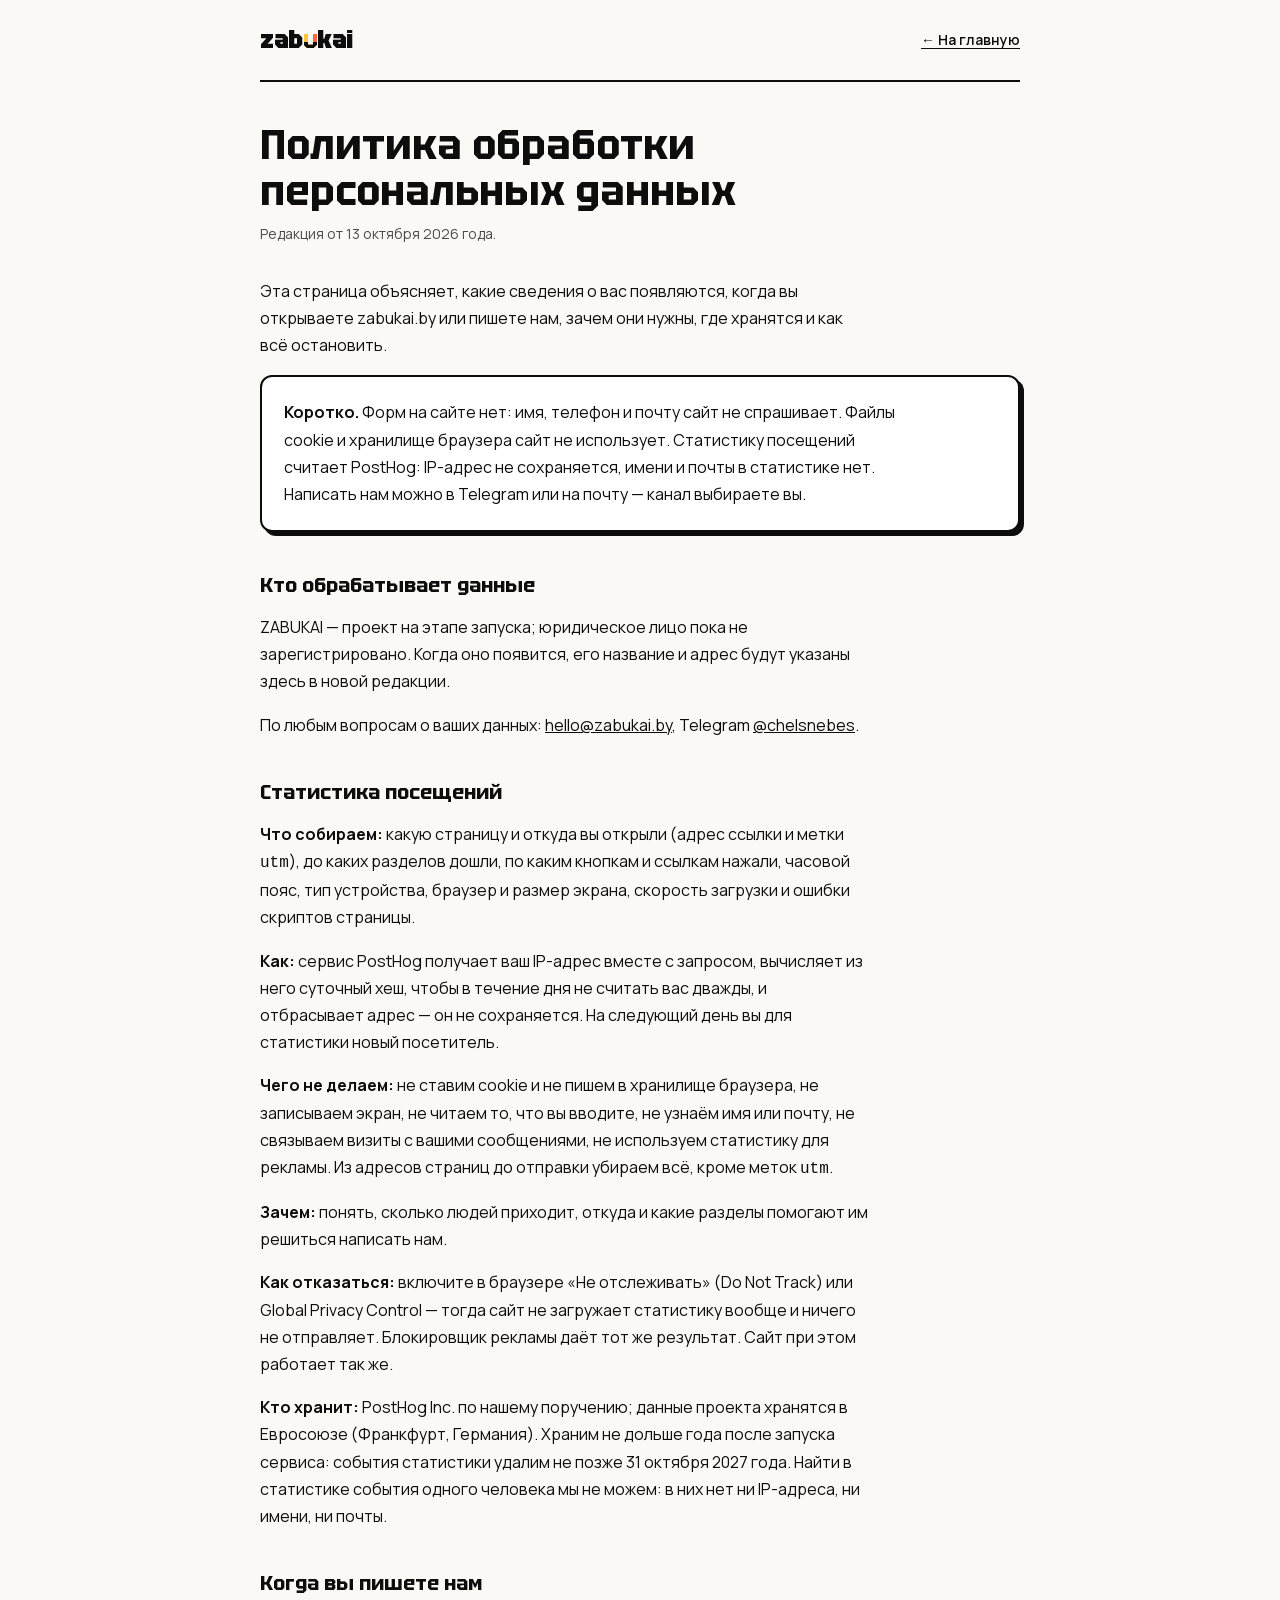
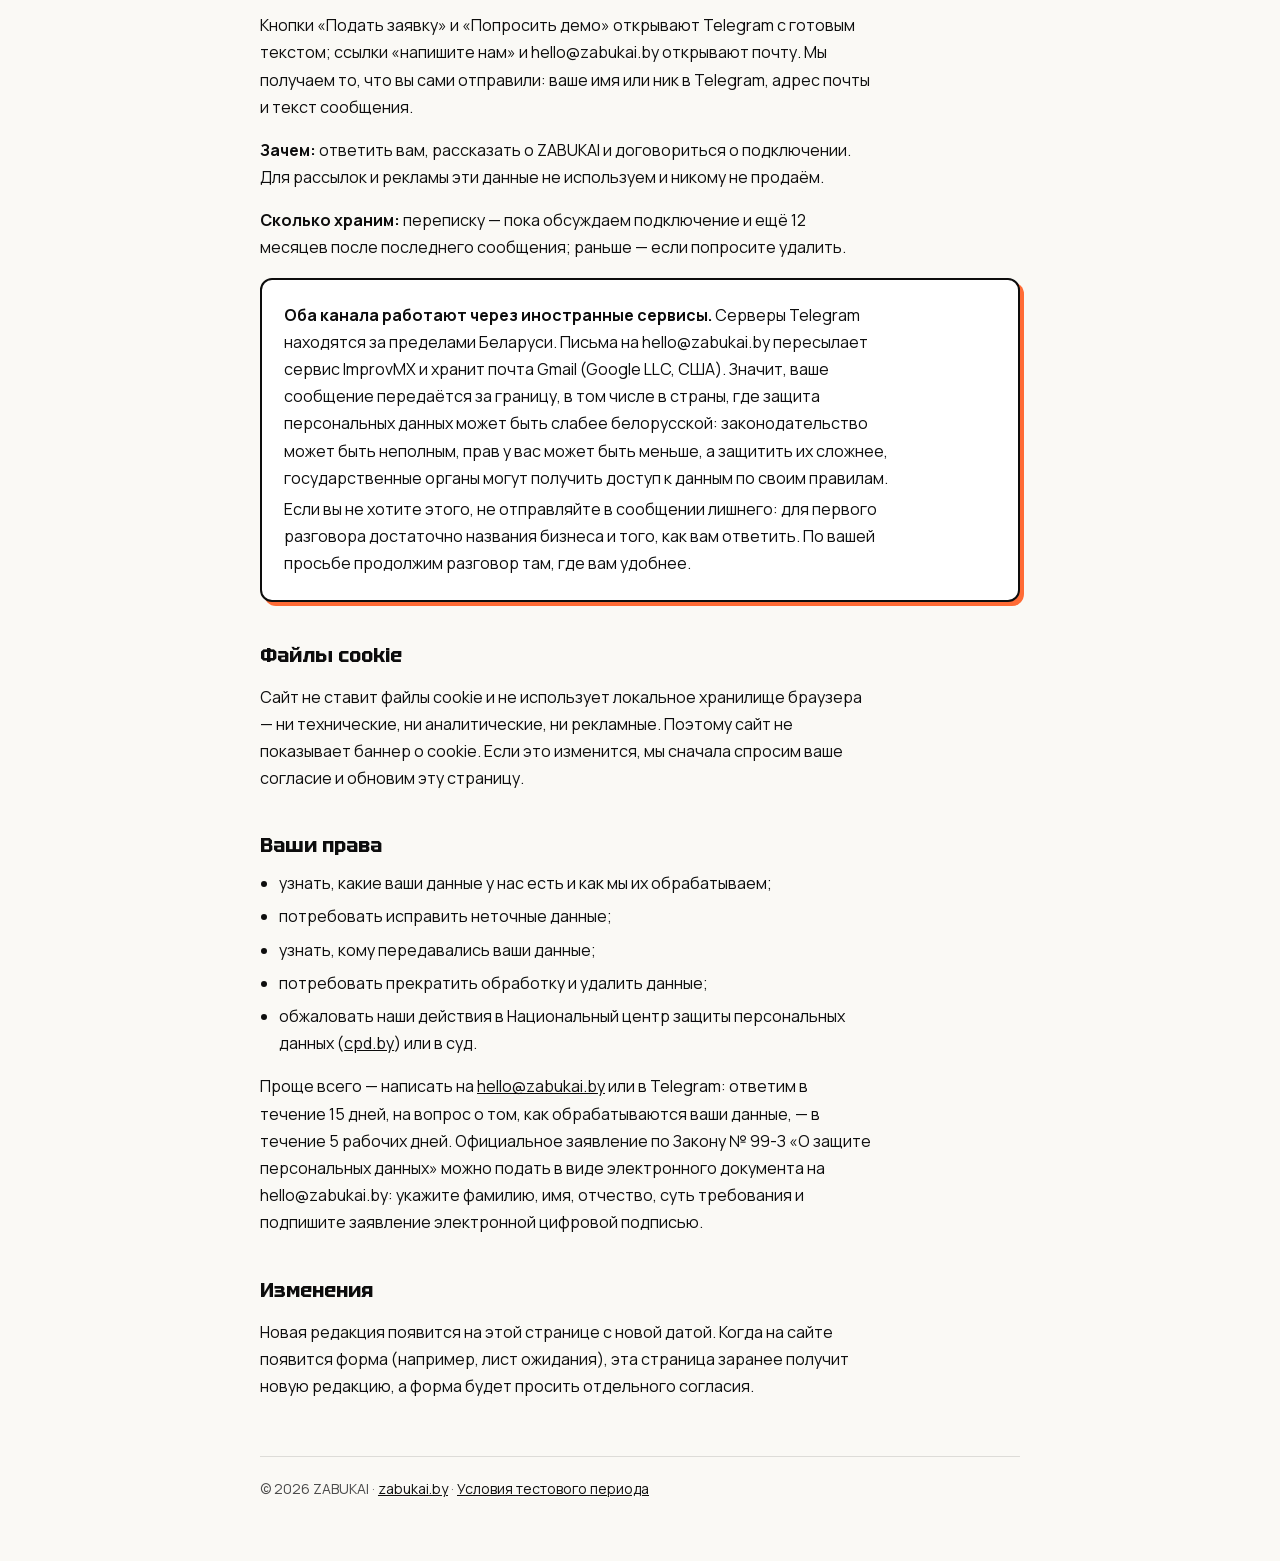
==== privacy/index.html @ c4f2b32e "site build" ====
<!doctype html>
<html lang="ru">
<head>
<meta charset="utf-8">
<meta name="viewport" content="width=device-width, initial-scale=1">
<title>Политика обработки персональных данных — ZABUKAI</title>
<meta name="description" content="Что zabukai.by знает о посетителях: статистика без cookie и без хранения IP, сообщения в Telegram и на почту, ваши права.">
<link rel="canonical" href="https://zabukai.by/privacy/">
<meta name="robots" content="index, follow">
<meta property="og:type" content="website">
<meta property="og:site_name" content="ZABUKAI">
<meta property="og:locale" content="ru_RU">
<meta property="og:title" content="Политика обработки персональных данных — ZABUKAI">
<meta property="og:description" content="Статистика без cookie и без хранения IP, сообщения в Telegram и на почту, ваши права.">
<meta property="og:url" content="https://zabukai.by/privacy/">
<meta property="og:image" content="https://zabukai.by/img/og.png">
<meta name="twitter:card" content="summary_large_image">
<link rel="icon" href="/favicon.svg" type="image/svg+xml">
<link rel="preload" href="/fonts/tektur-cyrillic.woff2" as="font" type="font/woff2" crossorigin>
<script type="application/ld+json">
{"@context":"https://schema.org","@type":"WebPage","name":"Политика обработки персональных данных","url":"https://zabukai.by/privacy/","inLanguage":"ru","isPartOf":{"@type":"WebSite","@id":"https://zabukai.by/#site","url":"https://zabukai.by/","name":"ZABUKAI"}}
</script>
<style>
@font-face{font-family:'Manrope';font-style:normal;font-weight:400 800;font-display:swap;src:url(/fonts/manrope-cyrillic.woff2) format('woff2');unicode-range:U+0301, U+0400-045F, U+0490-0491, U+04B0-04B1, U+2116}
@font-face{font-family:'Manrope';font-style:normal;font-weight:400 800;font-display:swap;src:url(/fonts/manrope-latin.woff2) format('woff2');unicode-range:U+0000-00FF, U+0131, U+0152-0153, U+02BB-02BC, U+02C6, U+02DA, U+02DC, U+0304, U+0308, U+0329, U+2000-206F, U+20AC, U+2122, U+2191, U+2193, U+2212, U+2215, U+FEFF, U+FFFD}
@font-face{font-family:'Tektur';font-style:normal;font-weight:400 900;font-display:swap;src:url(/fonts/tektur-cyrillic.woff2) format('woff2');unicode-range:U+0301, U+0400-045F, U+0490-0491, U+04B0-04B1, U+2116}
@font-face{font-family:'Tektur';font-style:normal;font-weight:400 900;font-display:swap;src:url(/fonts/tektur-latin.woff2) format('woff2');unicode-range:U+0000-00FF, U+0131, U+0152-0153, U+02BB-02BC, U+02C6, U+02DA, U+02DC, U+0304, U+0308, U+0329, U+2000-206F, U+20AC, U+2122, U+2191, U+2193, U+2212, U+2215, U+FEFF, U+FFFD}
:root{--ink:#0D0D0D;--paper:#FAF9F5;--card:#FFFFFF;--muted:#4B4B4B;--line:rgba(13,13,13,.12);--accent:#FF6B35;--amber:#FFC23D}
*{box-sizing:border-box}
html{scroll-behavior:smooth}
body{margin:0;background:var(--paper);color:var(--ink);font:16px/1.7 Manrope,system-ui,sans-serif;-webkit-font-smoothing:antialiased;padding-inline:16px}
::selection{background:#FFE14D}
:focus-visible{outline:3px solid var(--accent);outline-offset:3px}
.wrap{max-width:760px;margin:0 auto;padding-block:28px 64px}
header{display:flex;align-items:center;justify-content:space-between;gap:16px;padding-bottom:28px;border-bottom:2px solid var(--ink)}
.wm{font:900 24px/1 Tektur,system-ui,sans-serif;letter-spacing:-.02em;color:var(--ink);text-decoration:none}
.wm b{display:inline-block;line-height:1;vertical-align:baseline;color:transparent;-webkit-background-clip:text;background-clip:text;background-image:linear-gradient(to bottom,transparent 0 .57em,var(--ink) .57em),linear-gradient(90deg,var(--amber) 0 50%,var(--accent) 50%);background-repeat:no-repeat;background-size:100% 100%,100% 100%;clip-path:polygon(0 0,100% 0,100% .695em,.6em .695em,.42em .875em,.42em 100%,0 100%)}
.back{font:600 14px/1 Manrope,sans-serif;color:var(--ink);text-underline-offset:3px}
h1{font:700 clamp(28px,4vw,40px)/1.15 Tektur,system-ui,sans-serif;margin:40px 0 8px;text-wrap:balance}
.meta{color:var(--muted);font-size:14px;margin:0 0 32px}
h2{font:700 20px/1.3 Tektur,system-ui,sans-serif;margin:40px 0 12px;text-wrap:balance}
p,li{max-width:68ch}
ul{padding-left:1.2em;margin:0}
li{margin:6px 0}
a{color:var(--ink)}
.card{background:var(--card);border:2px solid var(--ink);border-radius:12px;box-shadow:4px 4px 0 var(--ink);padding:18px 22px;margin:16px 0}
.card p{margin:4px 0}
.warn{box-shadow:4px 4px 0 var(--accent)}
footer{margin-top:56px;padding-top:20px;border-top:1px solid var(--line);color:var(--muted);font-size:14px}
</style>
</head>
<body>
<div class="wrap">
<header><a class="wm" href="/" aria-label="zabukai — на главную">zab<b>u</b>kai</a><a class="back" href="/">← На главную</a></header>
<main>
<h1>Политика обработки персональных данных</h1>
<p class="meta">Редакция от 13 октября 2026 года.</p>

<p>Эта страница объясняет, какие сведения о вас появляются, когда вы открываете zabukai.by или пишете нам, зачем они нужны, где хранятся и как всё остановить.</p>

<div class="card">
<p><b>Коротко.</b> Форм на сайте нет: имя, телефон и почту сайт не спрашивает. Файлы cookie и хранилище браузера сайт не использует. Статистику посещений считает PostHog: IP-адрес не сохраняется, имени и почты в статистике нет. Написать нам можно в Telegram или на почту — канал выбираете вы.</p>
</div>

<h2>Кто обрабатывает данные</h2>
<p>ZABUKAI — проект на этапе запуска; юридическое лицо пока не зарегистрировано. Когда оно появится, его название и адрес будут указаны здесь в новой редакции.</p>
<p>По любым вопросам о ваших данных: <a href="mailto:hello@zabukai.by">hello@zabukai.by</a>, Telegram <a href="https://t.me/chelsnebes" rel="noopener noreferrer">@chelsnebes</a>.</p>

<h2>Статистика посещений</h2>
<p><b>Что собираем:</b> какую страницу и откуда вы открыли (адрес ссылки и метки <code>utm</code>), до каких разделов дошли, по каким кнопкам и ссылкам нажали, часовой пояс, тип устройства, браузер и размер экрана, скорость загрузки и ошибки скриптов страницы.</p>
<p><b>Как:</b> сервис PostHog получает ваш IP-адрес вместе с запросом, вычисляет из него суточный хеш, чтобы в течение дня не считать вас дважды, и отбрасывает адрес — он не сохраняется. На следующий день вы для статистики новый посетитель.</p>
<p><b>Чего не делаем:</b> не ставим cookie и не пишем в хранилище браузера, не записываем экран, не читаем то, что вы вводите, не узнаём имя или почту, не связываем визиты с вашими сообщениями, не используем статистику для рекламы. Из адресов страниц до отправки убираем всё, кроме меток <code>utm</code>.</p>
<p><b>Зачем:</b> понять, сколько людей приходит, откуда и какие разделы помогают им решиться написать нам.</p>
<p><b>Как отказаться:</b> включите в браузере «Не отслеживать» (Do Not Track) или Global Privacy Control — тогда сайт не загружает статистику вообще и ничего не отправляет. Блокировщик рекламы даёт тот же результат. Сайт при этом работает так же.</p>
<p><b>Кто хранит:</b> PostHog Inc. по нашему поручению; данные проекта хранятся в Евросоюзе (Франкфурт, Германия). Храним не дольше года после запуска сервиса: события статистики удалим не позже 31 октября 2027 года. Найти в статистике события одного человека мы не можем: в них нет ни IP-адреса, ни имени, ни почты.</p>

<h2>Когда вы пишете нам</h2>
<p>Кнопки «Подать заявку» и «Попросить демо» открывают Telegram с готовым текстом; ссылки «напишите нам» и hello@zabukai.by открывают почту. Мы получаем то, что вы сами отправили: ваше имя или ник в Telegram, адрес почты и текст сообщения.</p>
<p><b>Зачем:</b> ответить вам, рассказать о ZABUKAI и договориться о подключении. Для рассылок и рекламы эти данные не используем и никому не продаём.</p>
<p><b>Сколько храним:</b> переписку — пока обсуждаем подключение и ещё 12 месяцев после последнего сообщения; раньше — если попросите удалить.</p>
<div class="card warn">
<p><b>Оба канала работают через иностранные сервисы.</b> Серверы Telegram находятся за пределами Беларуси. Письма на hello@zabukai.by пересылает сервис ImprovMX и хранит почта Gmail (Google LLC, США). Значит, ваше сообщение передаётся за границу, в том числе в страны, где защита персональных данных может быть слабее белорусской: законодательство может быть неполным, прав у вас может быть меньше, а защитить их сложнее, государственные органы могут получить доступ к данным по своим правилам.</p>
<p>Если вы не хотите этого, не отправляйте в сообщении лишнего: для первого разговора достаточно названия бизнеса и того, как вам ответить. По вашей просьбе продолжим разговор там, где вам удобнее.</p>
</div>

<h2>Файлы cookie</h2>
<p>Сайт не ставит файлы cookie и не использует локальное хранилище браузера — ни технические, ни аналитические, ни рекламные. Поэтому сайт не показывает баннер о cookie. Если это изменится, мы сначала спросим ваше согласие и обновим эту страницу.</p>

<h2>Ваши права</h2>
<ul>
<li>узнать, какие ваши данные у нас есть и как мы их обрабатываем;</li>
<li>потребовать исправить неточные данные;</li>
<li>узнать, кому передавались ваши данные;</li>
<li>потребовать прекратить обработку и удалить данные;</li>
<li>обжаловать наши действия в Национальный центр защиты персональных данных (<a href="https://cpd.by" rel="noopener noreferrer">cpd.by</a>) или в суд.</li>
</ul>
<p>Проще всего — написать на <a href="mailto:hello@zabukai.by">hello@zabukai.by</a> или в Telegram: ответим в течение 15 дней, на вопрос о том, как обрабатываются ваши данные, — в течение 5 рабочих дней. Официальное заявление по Закону № 99-З «О защите персональных данных» можно подать в виде электронного документа на hello@zabukai.by: укажите фамилию, имя, отчество, суть требования и подпишите заявление электронной цифровой подписью.</p>

<h2>Изменения</h2>
<p>Новая редакция появится на этой странице с новой датой. Когда на сайте появится форма (например, лист ожидания), эта страница заранее получит новую редакцию, а форма будет просить отдельного согласия.</p>
</main>
<footer>© 2026 ZABUKAI · <a href="/">zabukai.by</a> · <a href="/terms/">Условия тестового периода</a></footer>
</div>
</body>
</html>
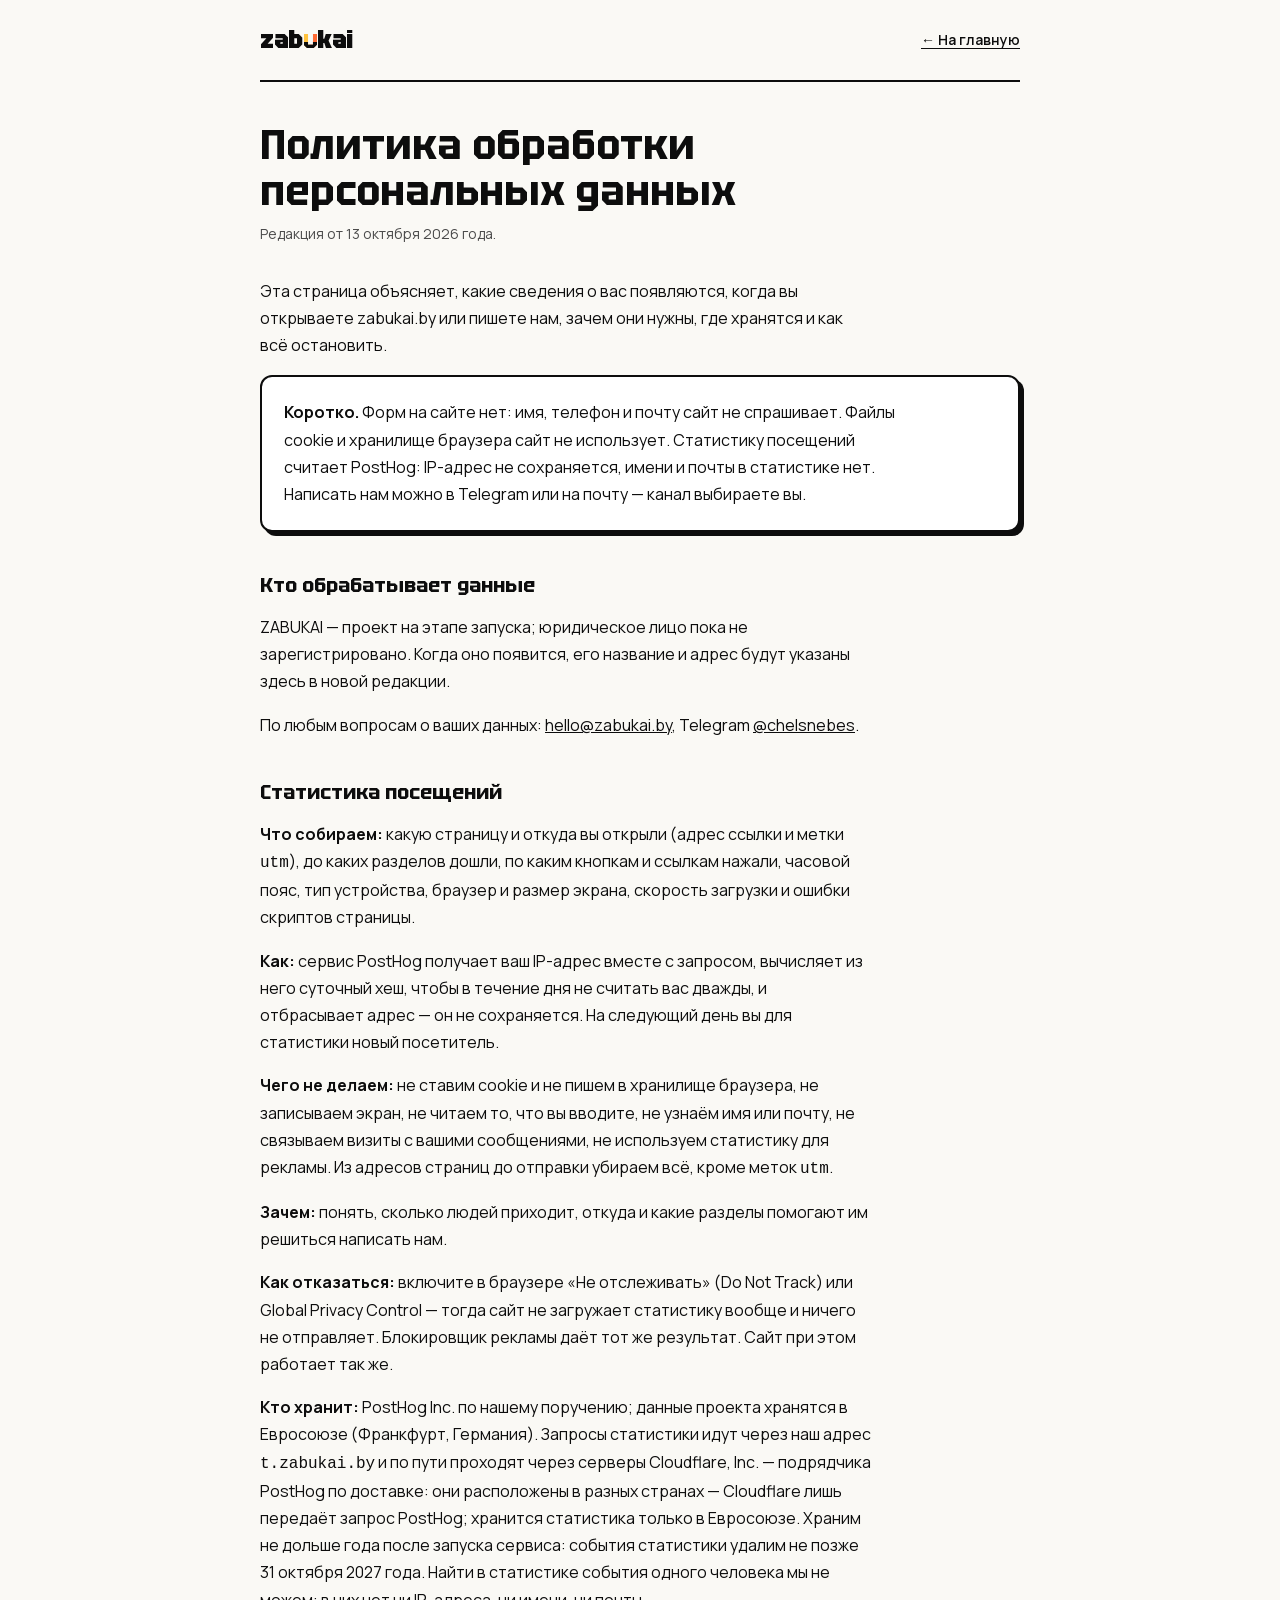
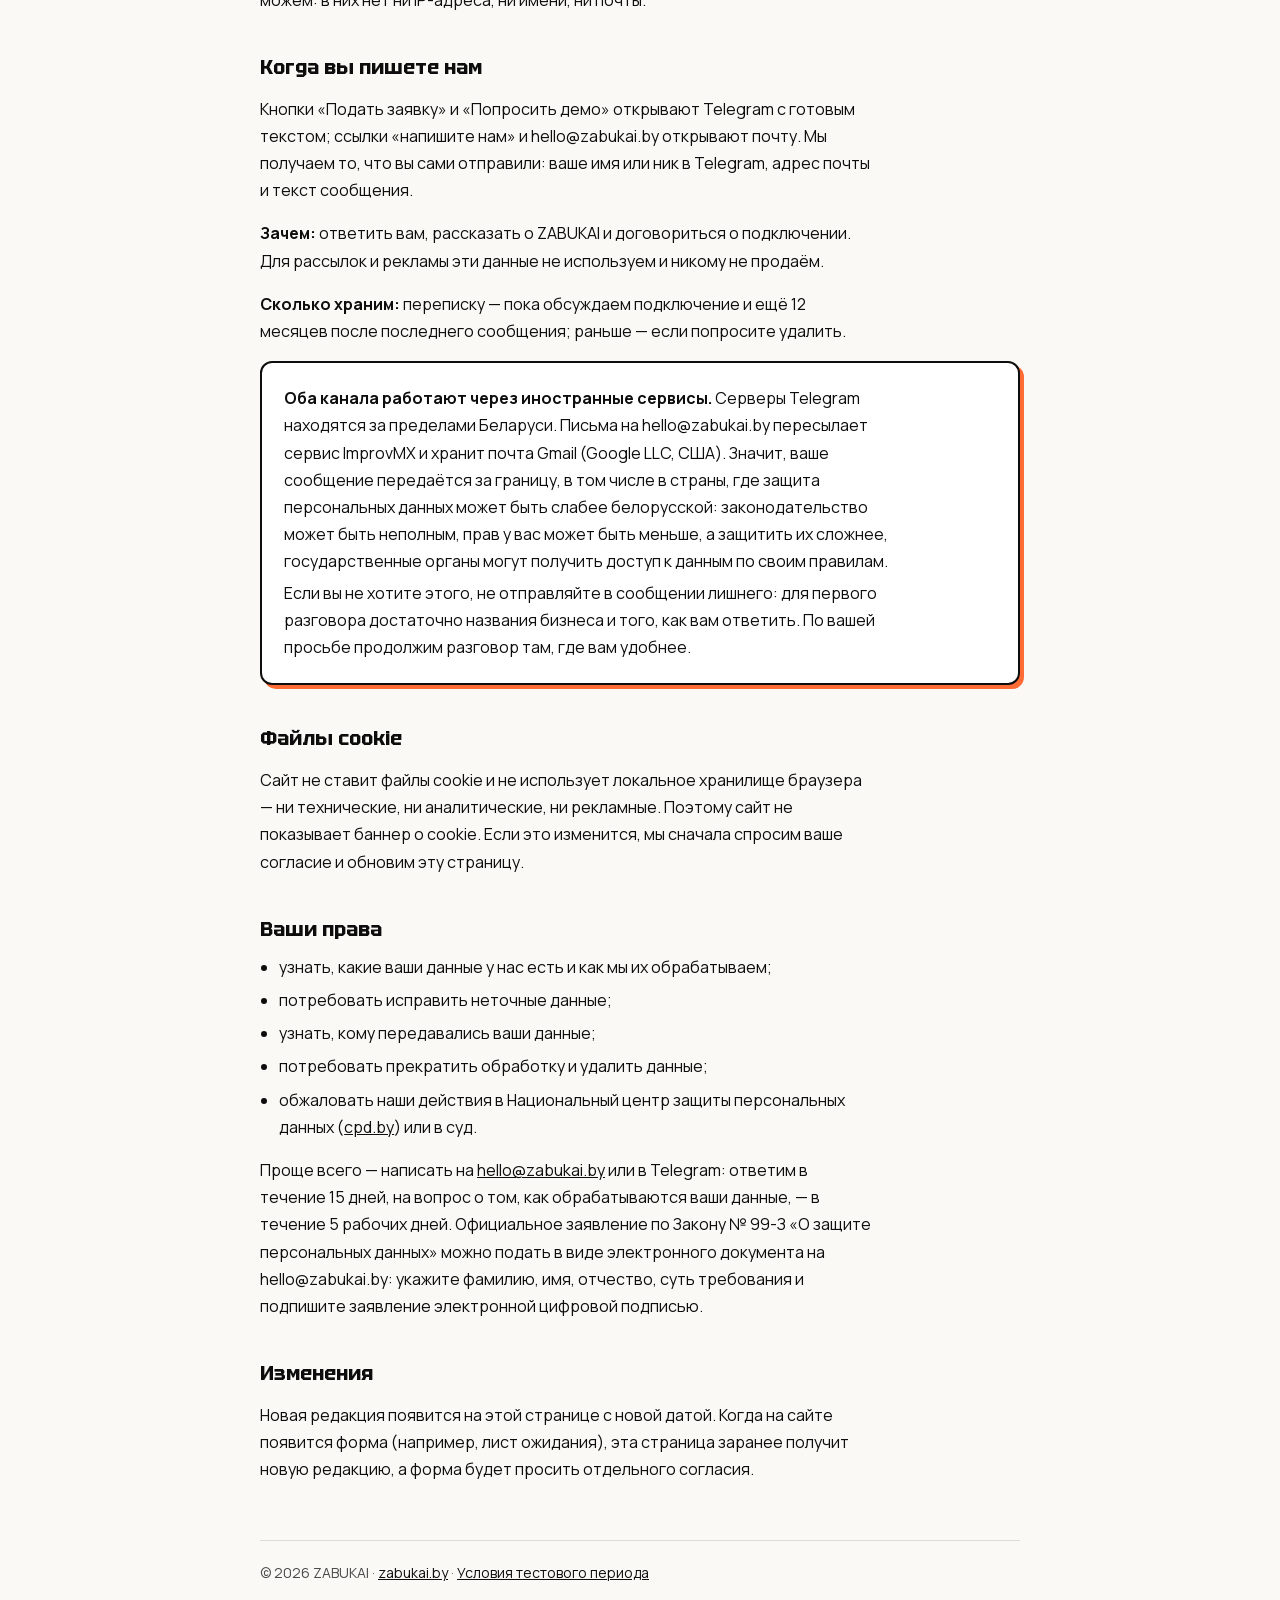
==== commit 632fc4ca: "site build" ====
--- a/privacy/index.html
+++ b/privacy/index.html
@@ -72,7 +72,7 @@
 <p><b>Чего не делаем:</b> не ставим cookie и не пишем в хранилище браузера, не записываем экран, не читаем то, что вы вводите, не узнаём имя или почту, не связываем визиты с вашими сообщениями, не используем статистику для рекламы. Из адресов страниц до отправки убираем всё, кроме меток <code>utm</code>.</p>
 <p><b>Зачем:</b> понять, сколько людей приходит, откуда и какие разделы помогают им решиться написать нам.</p>
 <p><b>Как отказаться:</b> включите в браузере «Не отслеживать» (Do Not Track) или Global Privacy Control — тогда сайт не загружает статистику вообще и ничего не отправляет. Блокировщик рекламы даёт тот же результат. Сайт при этом работает так же.</p>
-<p><b>Кто хранит:</b> PostHog Inc. по нашему поручению; данные проекта хранятся в Евросоюзе (Франкфурт, Германия). Храним не дольше года после запуска сервиса: события статистики удалим не позже 31 октября 2027 года. Найти в статистике события одного человека мы не можем: в них нет ни IP-адреса, ни имени, ни почты.</p>
+<p><b>Кто хранит:</b> PostHog Inc. по нашему поручению; данные проекта хранятся в Евросоюзе (Франкфурт, Германия). Запросы статистики идут через наш адрес <code>t.zabukai.by</code> и по пути проходят через серверы Cloudflare, Inc. — подрядчика PostHog по доставке: они расположены в разных странах — Cloudflare лишь передаёт запрос PostHog; хранится статистика только в Евросоюзе. Храним не дольше года после запуска сервиса: события статистики удалим не позже 31 октября 2027 года. Найти в статистике события одного человека мы не можем: в них нет ни IP-адреса, ни имени, ни почты.</p>
 
 <h2>Когда вы пишете нам</h2>
 <p>Кнопки «Подать заявку» и «Попросить демо» открывают Telegram с готовым текстом; ссылки «напишите нам» и hello@zabukai.by открывают почту. Мы получаем то, что вы сами отправили: ваше имя или ник в Telegram, адрес почты и текст сообщения.</p>
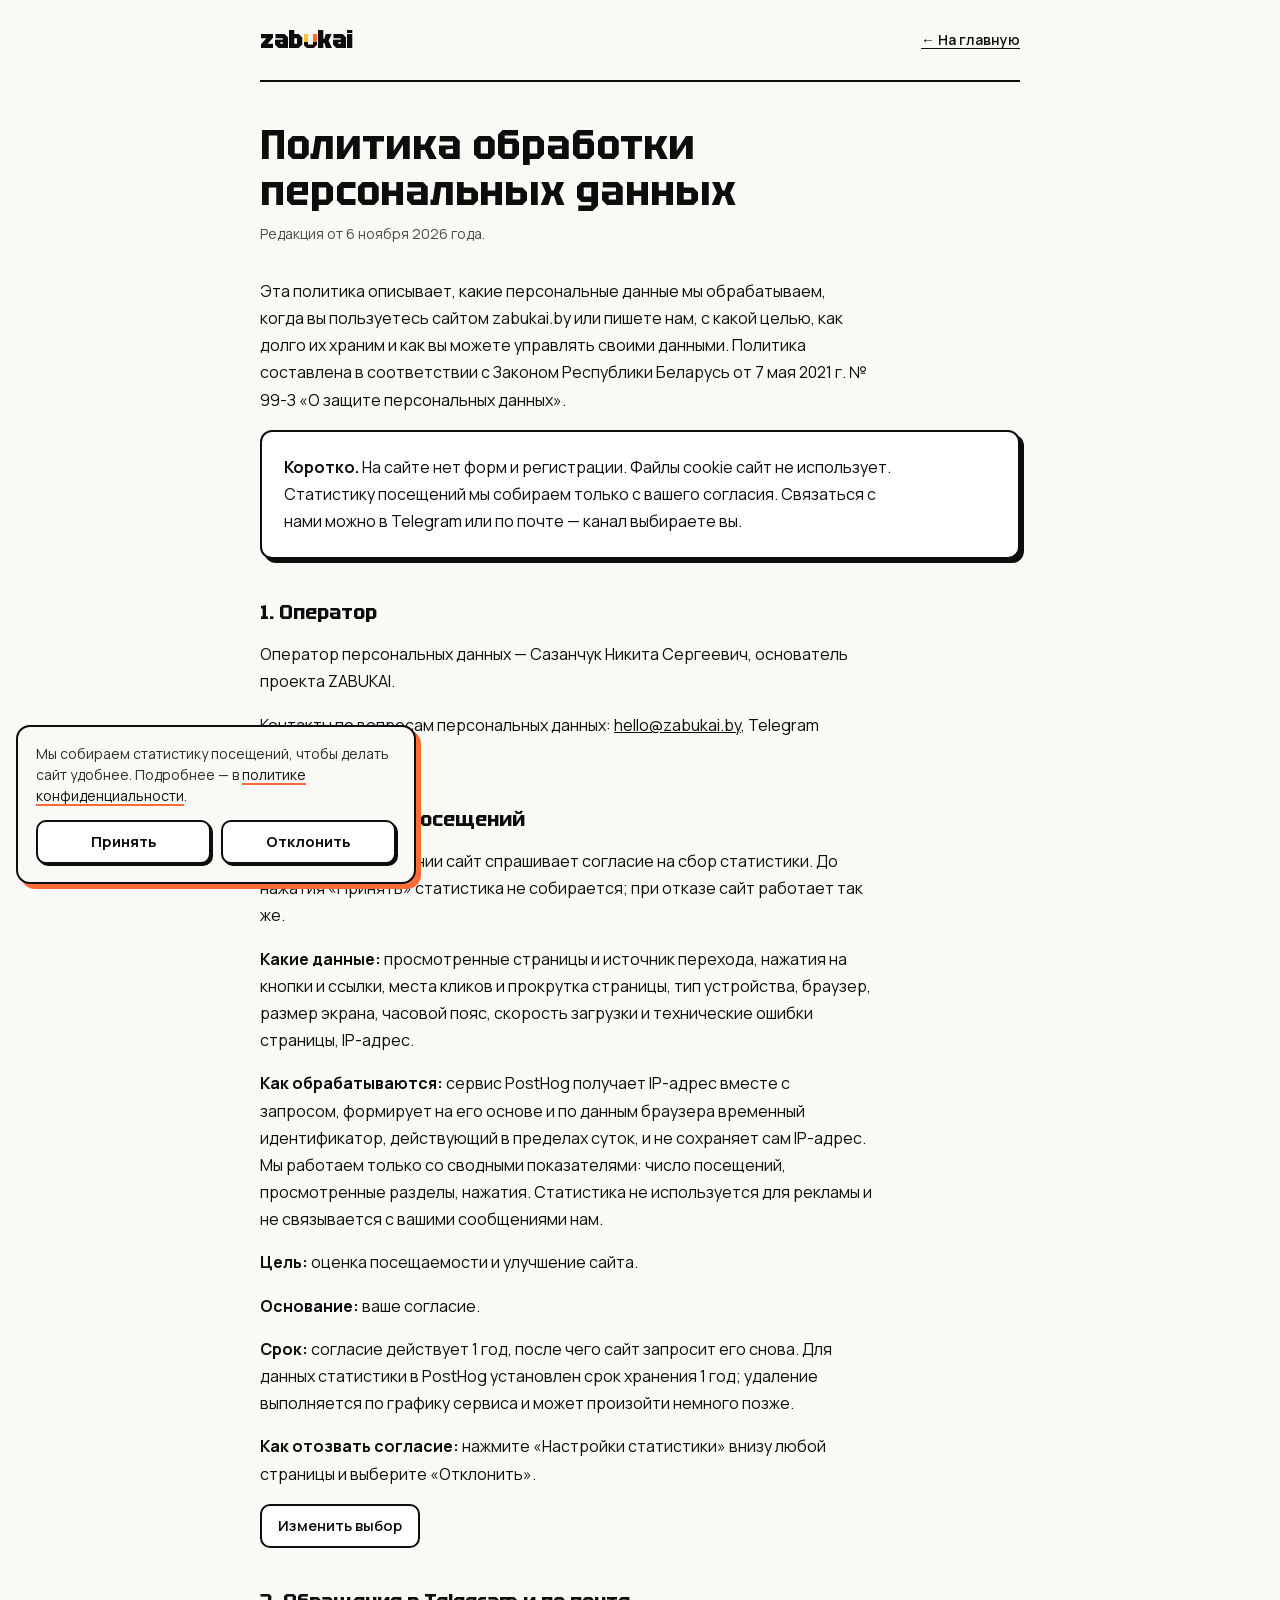
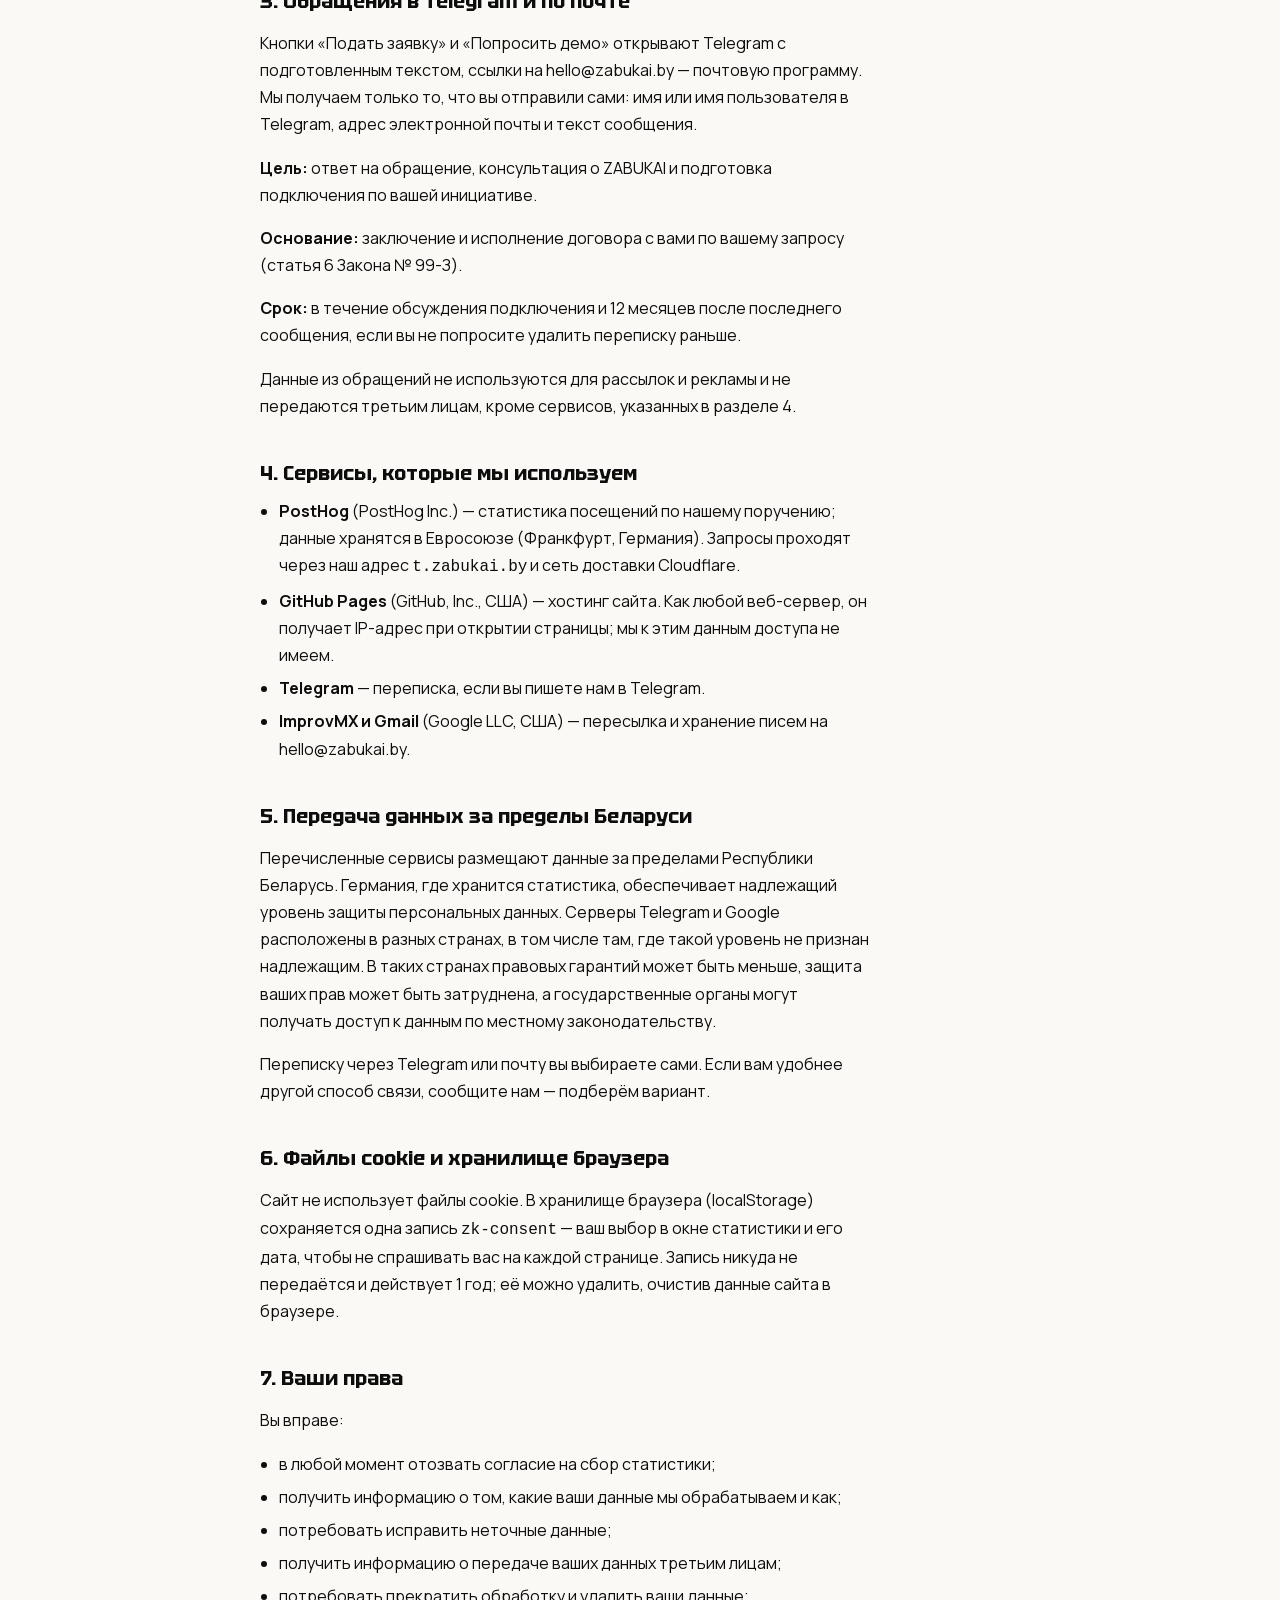
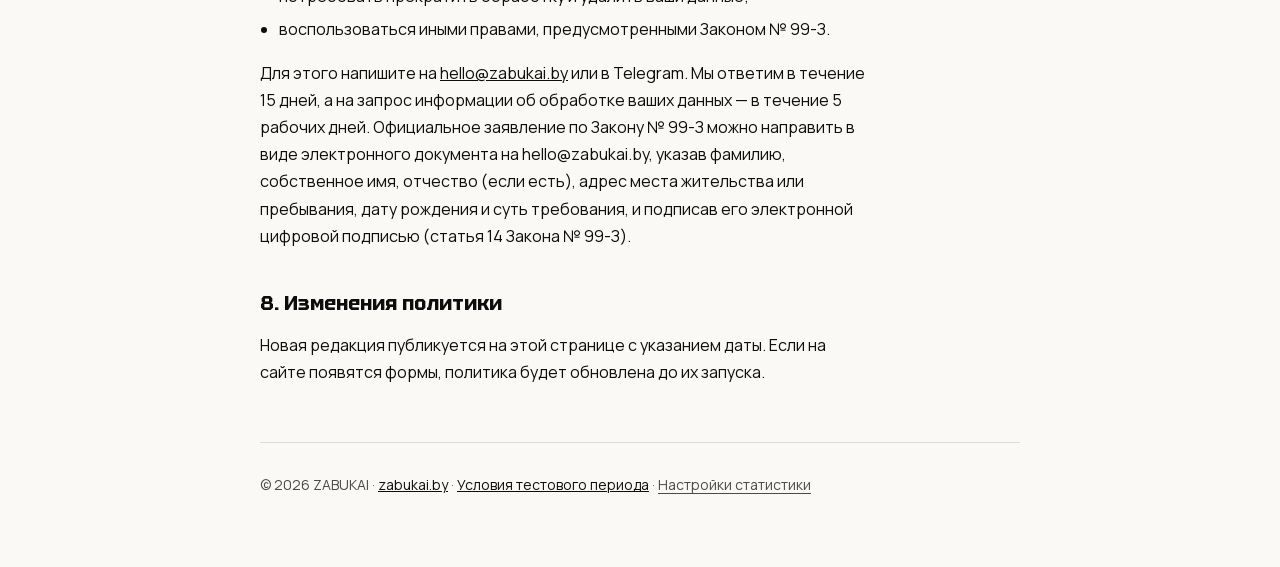
==== commit dafcb2fe: "site build" ====
--- a/privacy/index.html
+++ b/privacy/index.html
@@ -4,14 +4,14 @@
 <meta charset="utf-8">
 <meta name="viewport" content="width=device-width, initial-scale=1">
 <title>Политика обработки персональных данных — ZABUKAI</title>
-<meta name="description" content="Что zabukai.by знает о посетителях: статистика без cookie и без хранения IP, сообщения в Telegram и на почту, ваши права.">
+<meta name="description" content="Как zabukai.by обрабатывает персональные данные: статистика посещений с вашего согласия, обращения в Telegram и по почте, сроки хранения и ваши права.">
 <link rel="canonical" href="https://zabukai.by/privacy/">
 <meta name="robots" content="index, follow">
 <meta property="og:type" content="website">
 <meta property="og:site_name" content="ZABUKAI">
 <meta property="og:locale" content="ru_RU">
 <meta property="og:title" content="Политика обработки персональных данных — ZABUKAI">
-<meta property="og:description" content="Статистика без cookie и без хранения IP, сообщения в Telegram и на почту, ваши права.">
+<meta property="og:description" content="Статистика посещений с вашего согласия, обращения в Telegram и по почте, сроки хранения и ваши права.">
 <meta property="og:url" content="https://zabukai.by/privacy/">
 <meta property="og:image" content="https://zabukai.by/img/og.png">
 <meta name="twitter:card" content="summary_large_image">
@@ -45,7 +45,6 @@
 a{color:var(--ink)}
 .card{background:var(--card);border:2px solid var(--ink);border-radius:12px;box-shadow:4px 4px 0 var(--ink);padding:18px 22px;margin:16px 0}
 .card p{margin:4px 0}
-.warn{box-shadow:4px 4px 0 var(--accent)}
 footer{margin-top:56px;padding-top:20px;border-top:1px solid var(--line);color:var(--muted);font-size:14px}
 </style>
 </head>
@@ -54,52 +53,67 @@
 <header><a class="wm" href="/" aria-label="zabukai — на главную">zab<b>u</b>kai</a><a class="back" href="/">← На главную</a></header>
 <main>
 <h1>Политика обработки персональных данных</h1>
-<p class="meta">Редакция от 13 октября 2026 года.</p>
+<p class="meta">Редакция от 6 ноября 2026 года.</p>
 
-<p>Эта страница объясняет, какие сведения о вас появляются, когда вы открываете zabukai.by или пишете нам, зачем они нужны, где хранятся и как всё остановить.</p>
+<p>Эта политика описывает, какие персональные данные мы обрабатываем, когда вы пользуетесь сайтом zabukai.by или пишете нам, с какой целью, как долго их храним и как вы можете управлять своими данными. Политика составлена в соответствии с Законом Республики Беларусь от 7 мая 2021 г. № 99-З «О защите персональных данных».</p>
 
 <div class="card">
-<p><b>Коротко.</b> Форм на сайте нет: имя, телефон и почту сайт не спрашивает. Файлы cookie и хранилище браузера сайт не использует. Статистику посещений считает PostHog: IP-адрес не сохраняется, имени и почты в статистике нет. Написать нам можно в Telegram или на почту — канал выбираете вы.</p>
+<p><b>Коротко.</b> На сайте нет форм и регистрации. Файлы cookie сайт не использует. Статистику посещений мы собираем только с вашего согласия. Связаться с нами можно в Telegram или по почте — канал выбираете вы.</p>
 </div>
 
-<h2>Кто обрабатывает данные</h2>
-<p>ZABUKAI — проект на этапе запуска; юридическое лицо пока не зарегистрировано. Когда оно появится, его название и адрес будут указаны здесь в новой редакции.</p>
-<p>По любым вопросам о ваших данных: <a href="mailto:hello@zabukai.by">hello@zabukai.by</a>, Telegram <a href="https://t.me/chelsnebes" rel="noopener noreferrer">@chelsnebes</a>.</p>
+<h2>1. Оператор</h2>
+<p>Оператор персональных данных — Сазанчук Никита Сергеевич, основатель проекта ZABUKAI.</p>
+<p>Контакты по вопросам персональных данных: <a href="mailto:hello@zabukai.by">hello@zabukai.by</a>, Telegram <a href="https://t.me/chelsnebes" rel="noopener noreferrer">@chelsnebes</a>.</p>
 
-<h2>Статистика посещений</h2>
-<p><b>Что собираем:</b> какую страницу и откуда вы открыли (адрес ссылки и метки <code>utm</code>), до каких разделов дошли, по каким кнопкам и ссылкам нажали, часовой пояс, тип устройства, браузер и размер экрана, скорость загрузки и ошибки скриптов страницы.</p>
-<p><b>Как:</b> сервис PostHog получает ваш IP-адрес вместе с запросом, вычисляет из него суточный хеш, чтобы в течение дня не считать вас дважды, и отбрасывает адрес — он не сохраняется. На следующий день вы для статистики новый посетитель.</p>
-<p><b>Чего не делаем:</b> не ставим cookie и не пишем в хранилище браузера, не записываем экран, не читаем то, что вы вводите, не узнаём имя или почту, не связываем визиты с вашими сообщениями, не используем статистику для рекламы. Из адресов страниц до отправки убираем всё, кроме меток <code>utm</code>.</p>
-<p><b>Зачем:</b> понять, сколько людей приходит, откуда и какие разделы помогают им решиться написать нам.</p>
-<p><b>Как отказаться:</b> включите в браузере «Не отслеживать» (Do Not Track) или Global Privacy Control — тогда сайт не загружает статистику вообще и ничего не отправляет. Блокировщик рекламы даёт тот же результат. Сайт при этом работает так же.</p>
-<p><b>Кто хранит:</b> PostHog Inc. по нашему поручению; данные проекта хранятся в Евросоюзе (Франкфурт, Германия). Запросы статистики идут через наш адрес <code>t.zabukai.by</code> и по пути проходят через серверы Cloudflare, Inc. — подрядчика PostHog по доставке: они расположены в разных странах — Cloudflare лишь передаёт запрос PostHog; хранится статистика только в Евросоюзе. Храним не дольше года после запуска сервиса: события статистики удалим не позже 31 октября 2027 года. Найти в статистике события одного человека мы не можем: в них нет ни IP-адреса, ни имени, ни почты.</p>
+<h2 id="stats">2. Статистика посещений</h2>
+<p>При первом посещении сайт спрашивает согласие на сбор статистики. До нажатия «Принять» статистика не собирается; при отказе сайт работает так же.</p>
+<p><b>Какие данные:</b> просмотренные страницы и источник перехода, нажатия на кнопки и ссылки, места кликов и прокрутка страницы, тип устройства, браузер, размер экрана, часовой пояс, скорость загрузки и технические ошибки страницы, IP-адрес.</p>
+<p><b>Как обрабатываются:</b> сервис PostHog получает IP-адрес вместе с запросом, формирует на его основе и по данным браузера временный идентификатор, действующий в пределах суток, и не сохраняет сам IP-адрес. Мы работаем только со сводными показателями: число посещений, просмотренные разделы, нажатия. Статистика не используется для рекламы и не связывается с вашими сообщениями нам.</p>
+<p><b>Цель:</b> оценка посещаемости и улучшение сайта.</p>
+<p><b>Основание:</b> ваше согласие.</p>
+<p><b>Срок:</b> согласие действует 1 год, после чего сайт запросит его снова. Для данных статистики в PostHog установлен срок хранения 1 год; удаление выполняется по графику сервиса и может произойти немного позже.</p>
+<p><b>Как отозвать согласие:</b> нажмите «Настройки статистики» внизу любой страницы и выберите «Отклонить».</p>
+<p><button type="button" data-consent-open style="font:600 15px/1.2 Manrope,system-ui,sans-serif;padding:10px 16px;min-height:44px;border:2px solid var(--ink);border-radius:10px;background:var(--card);color:var(--ink);cursor:pointer">Изменить выбор</button></p>
 
-<h2>Когда вы пишете нам</h2>
-<p>Кнопки «Подать заявку» и «Попросить демо» открывают Telegram с готовым текстом; ссылки «напишите нам» и hello@zabukai.by открывают почту. Мы получаем то, что вы сами отправили: ваше имя или ник в Telegram, адрес почты и текст сообщения.</p>
-<p><b>Зачем:</b> ответить вам, рассказать о ZABUKAI и договориться о подключении. Для рассылок и рекламы эти данные не используем и никому не продаём.</p>
-<p><b>Сколько храним:</b> переписку — пока обсуждаем подключение и ещё 12 месяцев после последнего сообщения; раньше — если попросите удалить.</p>
-<div class="card warn">
-<p><b>Оба канала работают через иностранные сервисы.</b> Серверы Telegram находятся за пределами Беларуси. Письма на hello@zabukai.by пересылает сервис ImprovMX и хранит почта Gmail (Google LLC, США). Значит, ваше сообщение передаётся за границу, в том числе в страны, где защита персональных данных может быть слабее белорусской: законодательство может быть неполным, прав у вас может быть меньше, а защитить их сложнее, государственные органы могут получить доступ к данным по своим правилам.</p>
-<p>Если вы не хотите этого, не отправляйте в сообщении лишнего: для первого разговора достаточно названия бизнеса и того, как вам ответить. По вашей просьбе продолжим разговор там, где вам удобнее.</p>
+<h2>3. Обращения в Telegram и по почте</h2>
+<p>Кнопки «Подать заявку» и «Попросить демо» открывают Telegram с подготовленным текстом, ссылки на hello@zabukai.by — почтовую программу. Мы получаем только то, что вы отправили сами: имя или имя пользователя в Telegram, адрес электронной почты и текст сообщения.</p>
+<p><b>Цель:</b> ответ на обращение, консультация о ZABUKAI и подготовка подключения по вашей инициативе.</p>
+<p><b>Основание:</b> заключение и исполнение договора с вами по вашему запросу (статья 6 Закона № 99-З).</p>
+<p><b>Срок:</b> в течение обсуждения подключения и 12 месяцев после последнего сообщения, если вы не попросите удалить переписку раньше.</p>
+<p>Данные из обращений не используются для рассылок и рекламы и не передаются третьим лицам, кроме сервисов, указанных в разделе 4.</p>
+
+<h2>4. Сервисы, которые мы используем</h2>
+<ul>
+<li><b>PostHog</b> (PostHog Inc.) — статистика посещений по нашему поручению; данные хранятся в Евросоюзе (Франкфурт, Германия). Запросы проходят через наш адрес <code>t.zabukai.by</code> и сеть доставки Cloudflare.</li>
+<li><b>GitHub Pages</b> (GitHub, Inc., США) — хостинг сайта. Как любой веб-сервер, он получает IP-адрес при открытии страницы; мы к этим данным доступа не имеем.</li>
+<li><b>Telegram</b> — переписка, если вы пишете нам в Telegram.</li>
+<li><b>ImprovMX и Gmail</b> (Google LLC, США) — пересылка и хранение писем на hello@zabukai.by.</li>
+</ul>
+
+<h2>5. Передача данных за пределы Беларуси</h2>
+<p>Перечисленные сервисы размещают данные за пределами Республики Беларусь. Германия, где хранится статистика, обеспечивает надлежащий уровень защиты персональных данных. Серверы Telegram и Google расположены в разных странах, в том числе там, где такой уровень не признан надлежащим. В таких странах правовых гарантий может быть меньше, защита ваших прав может быть затруднена, а государственные органы могут получать доступ к данным по местному законодательству.</p>
+<p>Переписку через Telegram или почту вы выбираете сами. Если вам удобнее другой способ связи, сообщите нам — подберём вариант.</p>
+
+<h2>6. Файлы cookie и хранилище браузера</h2>
+<p>Сайт не использует файлы cookie. В хранилище браузера (localStorage) сохраняется одна запись <code>zk-consent</code> — ваш выбор в окне статистики и его дата, чтобы не спрашивать вас на каждой странице. Запись никуда не передаётся и действует 1 год; её можно удалить, очистив данные сайта в браузере.</p>
+
+<h2>7. Ваши права</h2>
+<p>Вы вправе:</p>
+<ul>
+<li>в любой момент отозвать согласие на сбор статистики;</li>
+<li>получить информацию о том, какие ваши данные мы обрабатываем и как;</li>
+<li>потребовать исправить неточные данные;</li>
+<li>получить информацию о передаче ваших данных третьим лицам;</li>
+<li>потребовать прекратить обработку и удалить ваши данные;</li>
+<li>воспользоваться иными правами, предусмотренными Законом № 99-З.</li>
+</ul>
+<p>Для этого напишите на <a href="mailto:hello@zabukai.by">hello@zabukai.by</a> или в Telegram. Мы ответим в течение 15 дней, а на запрос информации об обработке ваших данных — в течение 5 рабочих дней. Официальное заявление по Закону № 99-З можно направить в виде электронного документа на hello@zabukai.by, указав фамилию, собственное имя, отчество (если есть), адрес места жительства или пребывания, дату рождения и суть требования, и подписав его электронной цифровой подписью (статья 14 Закона № 99-З).</p>
+
+<h2>8. Изменения политики</h2>
+<p>Новая редакция публикуется на этой странице с указанием даты. Если на сайте появятся формы, политика будет обновлена до их запуска.</p>
+</main>
+<footer>© 2026 ZABUKAI · <a href="/">zabukai.by</a> · <a href="/terms/">Условия тестового периода</a> · <button type="button" data-consent-open style="display:inline-flex;align-items:center;min-height:44px;background:none;border:0;padding:0;font:inherit;color:inherit;text-decoration:underline;text-underline-offset:3px;cursor:pointer">Настройки статистики</button></footer>
 </div>
-
-<h2>Файлы cookie</h2>
-<p>Сайт не ставит файлы cookie и не использует локальное хранилище браузера — ни технические, ни аналитические, ни рекламные. Поэтому сайт не показывает баннер о cookie. Если это изменится, мы сначала спросим ваше согласие и обновим эту страницу.</p>
-
-<h2>Ваши права</h2>
-<ul>
-<li>узнать, какие ваши данные у нас есть и как мы их обрабатываем;</li>
-<li>потребовать исправить неточные данные;</li>
-<li>узнать, кому передавались ваши данные;</li>
-<li>потребовать прекратить обработку и удалить данные;</li>
-<li>обжаловать наши действия в Национальный центр защиты персональных данных (<a href="https://cpd.by" rel="noopener noreferrer">cpd.by</a>) или в суд.</li>
-</ul>
-<p>Проще всего — написать на <a href="mailto:hello@zabukai.by">hello@zabukai.by</a> или в Telegram: ответим в течение 15 дней, на вопрос о том, как обрабатываются ваши данные, — в течение 5 рабочих дней. Официальное заявление по Закону № 99-З «О защите персональных данных» можно подать в виде электронного документа на hello@zabukai.by: укажите фамилию, имя, отчество, суть требования и подпишите заявление электронной цифровой подписью.</p>
-
-<h2>Изменения</h2>
-<p>Новая редакция появится на этой странице с новой датой. Когда на сайте появится форма (например, лист ожидания), эта страница заранее получит новую редакцию, а форма будет просить отдельного согласия.</p>
-</main>
-<footer>© 2026 ZABUKAI · <a href="/">zabukai.by</a> · <a href="/terms/">Условия тестового периода</a></footer>
-</div>
+<script src="/consent.js" defer></script>
 </body>
 </html>
